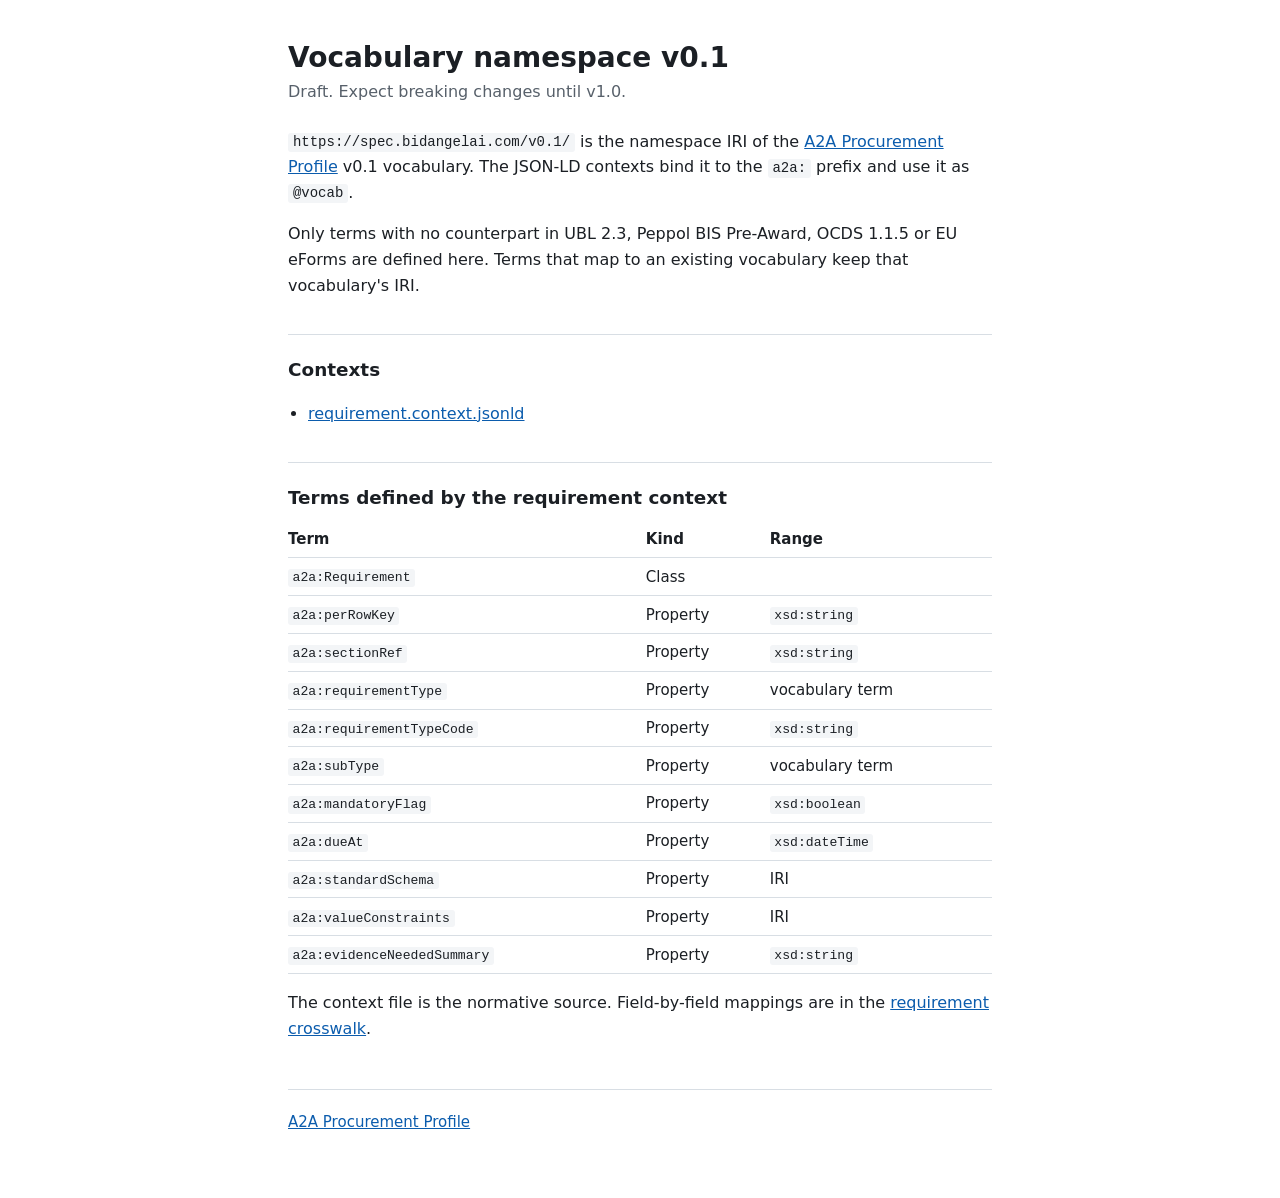
==== v0.1/index.html @ cd56f022 "fix(site): add landing page and v0.1 namespace document The Pages site is served with .nojekyll and " ====
<!doctype html>
<html lang="en">
  <head>
    <meta charset="utf-8" />
    <meta name="viewport" content="width=device-width, initial-scale=1" />
    <title>A2A Procurement Profile vocabulary v0.1</title>
    <meta
      name="description"
      content="Namespace document for the A2A Procurement Profile v0.1 vocabulary."
    />
    <link rel="stylesheet" href="/site.css" />
  </head>
  <body>
    <main>
      <h1>Vocabulary namespace v0.1</h1>
      <p class="status">Draft. Expect breaking changes until v1.0.</p>

      <p>
        <code>https://spec.bidangelai.com/v0.1/</code> is the namespace IRI of
        the <a href="/">A2A Procurement Profile</a> v0.1 vocabulary. The JSON-LD
        contexts bind it to the <code>a2a:</code> prefix and use it as
        <code>@vocab</code>.
      </p>
      <p>
        Only terms with no counterpart in UBL 2.3, Peppol BIS Pre-Award, OCDS
        1.1.5 or EU eForms are defined here. Terms that map to an existing
        vocabulary keep that vocabulary's IRI.
      </p>

      <h2>Contexts</h2>
      <ul>
        <li>
          <a href="/contexts/v0.1/requirement.context.jsonld">requirement.context.jsonld</a>
        </li>
      </ul>

      <h2>Terms defined by the requirement context</h2>
      <div class="table-wrap">
        <table>
          <thead>
            <tr>
              <th>Term</th>
              <th>Kind</th>
              <th>Range</th>
            </tr>
          </thead>
          <tbody>
            <tr><td><code>a2a:Requirement</code></td><td>Class</td><td></td></tr>
            <tr><td><code>a2a:perRowKey</code></td><td>Property</td><td><code>xsd:string</code></td></tr>
            <tr><td><code>a2a:sectionRef</code></td><td>Property</td><td><code>xsd:string</code></td></tr>
            <tr><td><code>a2a:requirementType</code></td><td>Property</td><td>vocabulary term</td></tr>
            <tr><td><code>a2a:requirementTypeCode</code></td><td>Property</td><td><code>xsd:string</code></td></tr>
            <tr><td><code>a2a:subType</code></td><td>Property</td><td>vocabulary term</td></tr>
            <tr><td><code>a2a:mandatoryFlag</code></td><td>Property</td><td><code>xsd:boolean</code></td></tr>
            <tr><td><code>a2a:dueAt</code></td><td>Property</td><td><code>xsd:dateTime</code></td></tr>
            <tr><td><code>a2a:standardSchema</code></td><td>Property</td><td>IRI</td></tr>
            <tr><td><code>a2a:valueConstraints</code></td><td>Property</td><td>IRI</td></tr>
            <tr><td><code>a2a:evidenceNeededSummary</code></td><td>Property</td><td><code>xsd:string</code></td></tr>
          </tbody>
        </table>
      </div>
      <p>
        The context file is the normative source. Field-by-field mappings are in
        the
        <a href="https://github.com/bidangel/a2a-procurement-spec/blob/main/crosswalks/ubl-peppol-requirement.md">requirement crosswalk</a>.
      </p>

      <footer><a href="/">A2A Procurement Profile</a></footer>
    </main>
  </body>
</html>
---- site.css ----
:root {
  --bg: #ffffff;
  --fg: #1b1f24;
  --muted: #57606a;
  --link: #0b5cad;
  --rule: #d8dee4;
  --code-bg: #f3f5f7;
}

@media (prefers-color-scheme: dark) {
  :root {
    --bg: #12161b;
    --fg: #e6e9ed;
    --muted: #9aa4af;
    --link: #7ab7f5;
    --rule: #2c333b;
    --code-bg: #1c2229;
  }
}

body {
  margin: 0;
  background: var(--bg);
  color: var(--fg);
  font: 16px/1.6 system-ui, -apple-system, 'Segoe UI', Roboto, sans-serif;
}

main {
  max-width: 44rem;
  margin: 0 auto;
  padding: 2.5rem 1rem 4rem;
}

h1 {
  font-size: 1.75rem;
  line-height: 1.25;
  margin: 0 0 0.25rem;
}

h2 {
  font-size: 1.15rem;
  margin: 2.25rem 0 0.5rem;
  padding-top: 1.25rem;
  border-top: 1px solid var(--rule);
}

a {
  color: var(--link);
}

.status {
  color: var(--muted);
  margin: 0 0 1.5rem;
}

code {
  font: 0.875em ui-monospace, SFMono-Regular, Menlo, Consolas, monospace;
  background: var(--code-bg);
  padding: 0.1em 0.35em;
  border-radius: 3px;
  overflow-wrap: anywhere;
}

ul {
  padding-left: 1.25rem;
}

li {
  margin: 0.25rem 0;
}

table {
  width: 100%;
  border-collapse: collapse;
  font-size: 0.9375rem;
}

th,
td {
  text-align: left;
  padding: 0.4rem 0.75rem 0.4rem 0;
  border-bottom: 1px solid var(--rule);
  vertical-align: top;
}

.table-wrap {
  overflow-x: auto;
}

footer {
  margin-top: 3rem;
  padding-top: 1.25rem;
  border-top: 1px solid var(--rule);
  color: var(--muted);
  font-size: 0.9375rem;
}
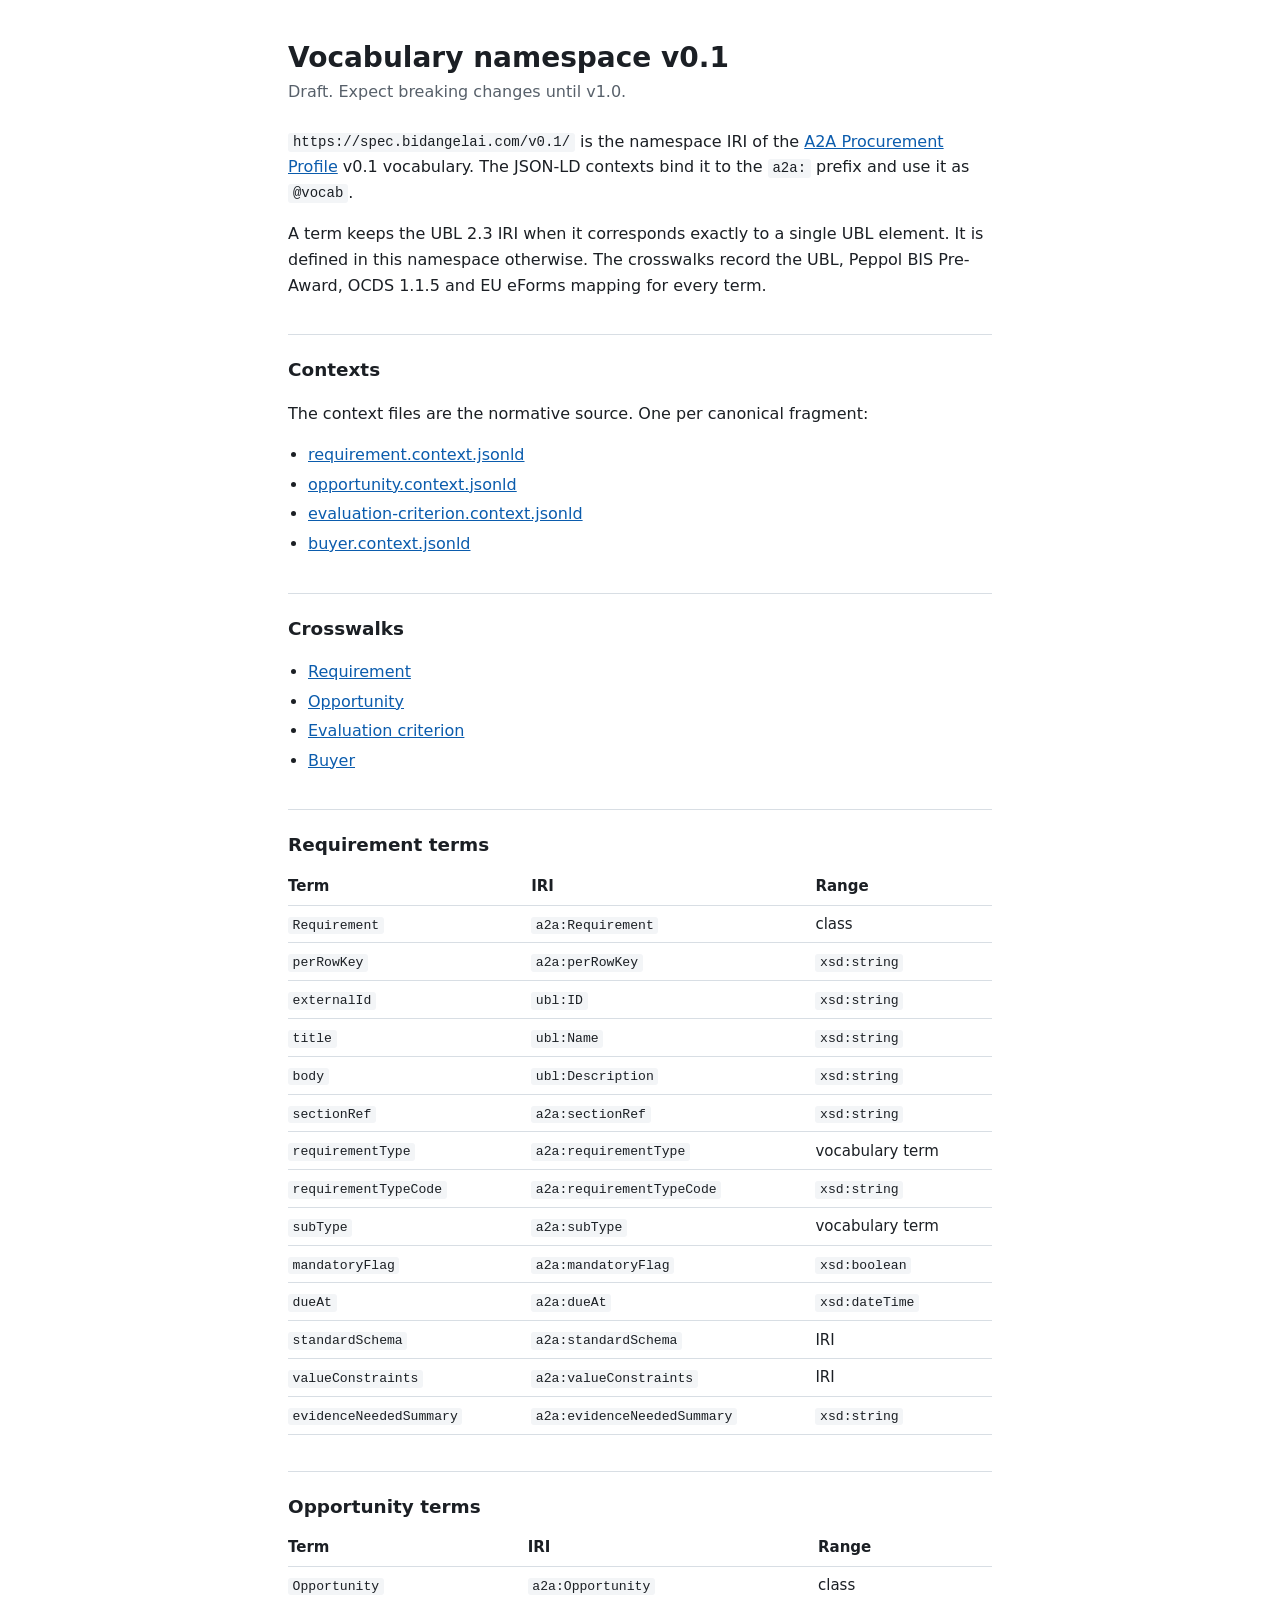
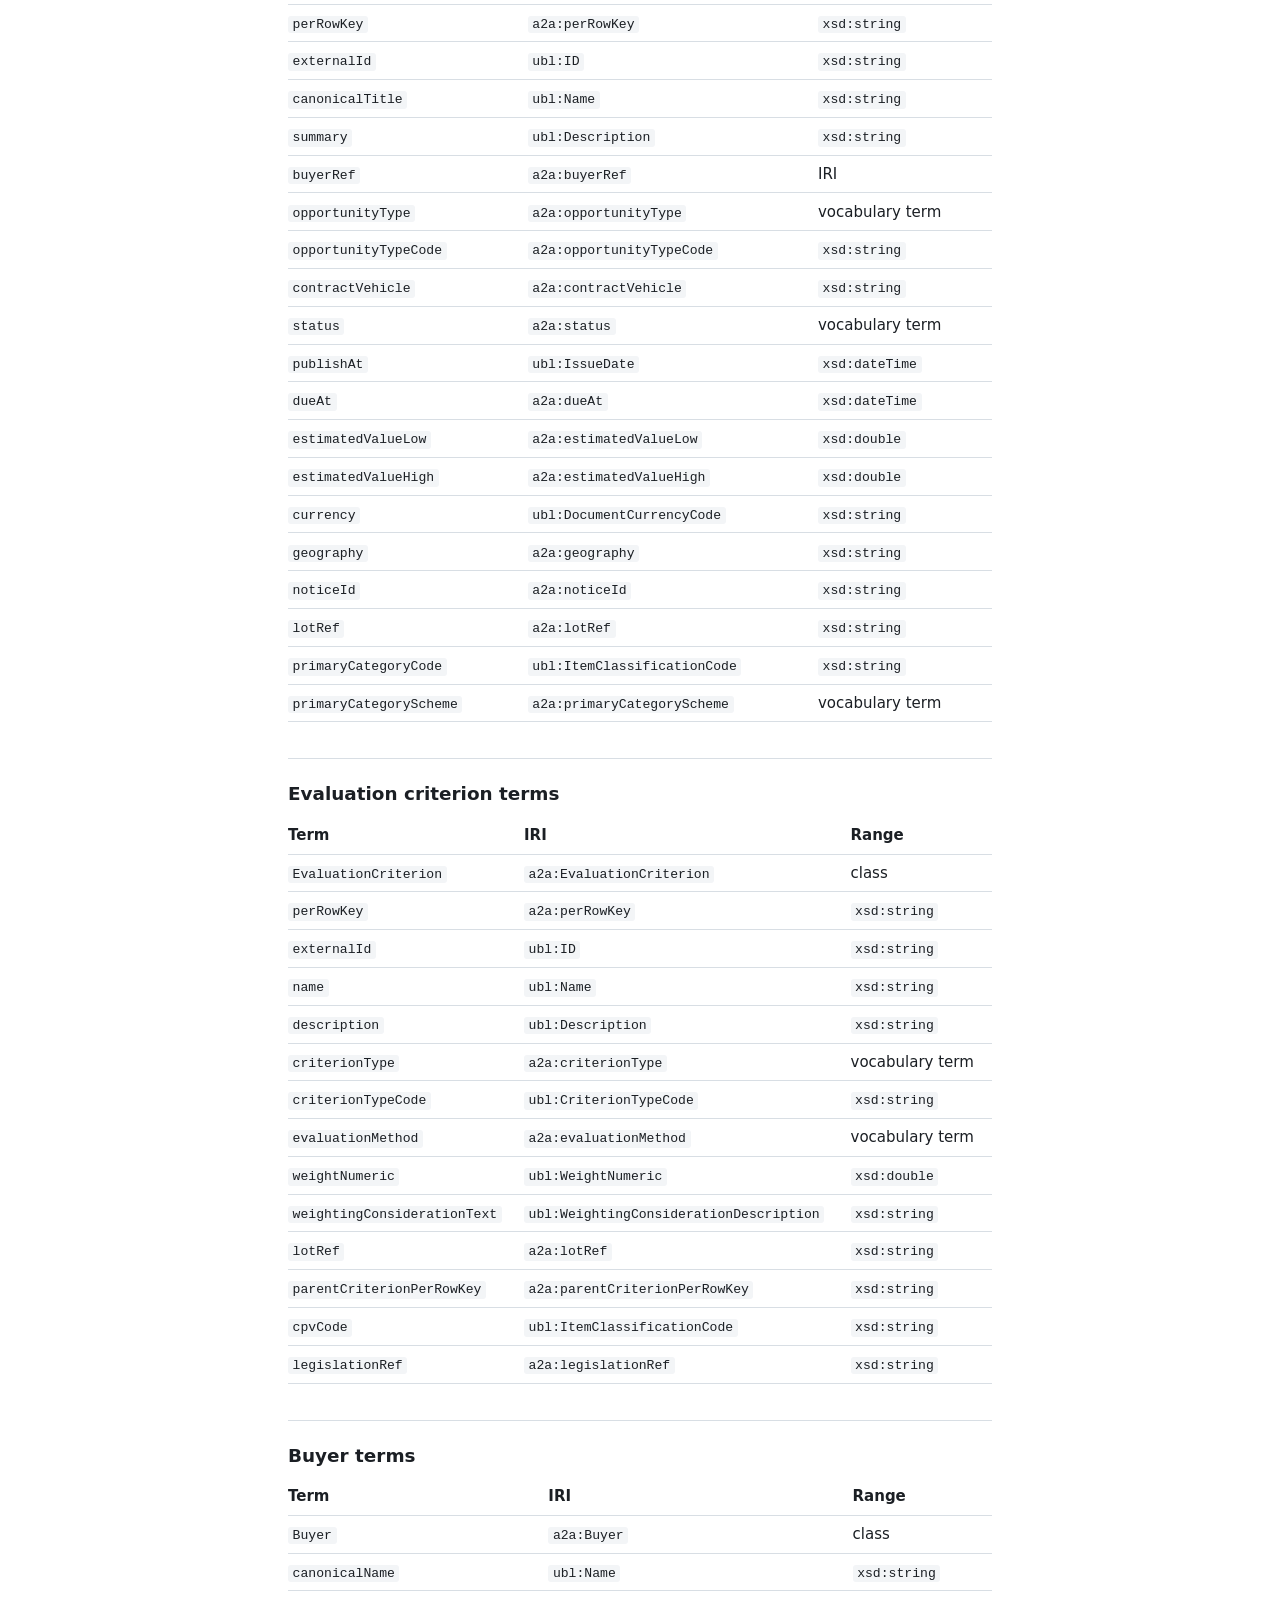
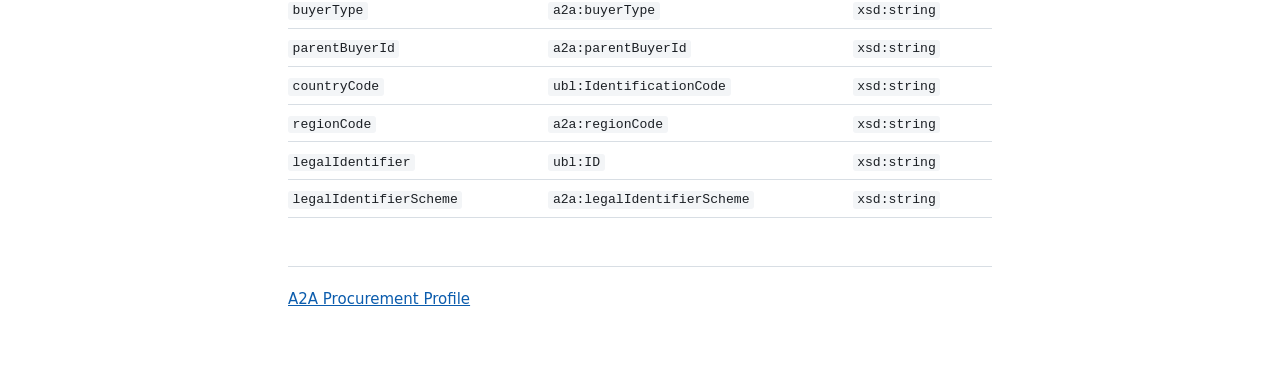
==== commit bc2a91f0: "sync: contexts for opportunity, evaluation criterion and buyer (upstream 725828d) Publish the three " ====
--- a/v0.1/index.html
+++ b/v0.1/index.html
@@ -22,50 +22,128 @@
         <code>@vocab</code>.
       </p>
       <p>
-        Only terms with no counterpart in UBL 2.3, Peppol BIS Pre-Award, OCDS
-        1.1.5 or EU eForms are defined here. Terms that map to an existing
-        vocabulary keep that vocabulary's IRI.
+        A term keeps the UBL 2.3 IRI when it corresponds exactly to a single
+        UBL element. It is defined in this namespace otherwise. The crosswalks
+        record the UBL, Peppol BIS Pre-Award, OCDS 1.1.5 and EU eForms mapping
+        for every term.
       </p>
 
       <h2>Contexts</h2>
+      <p>The context files are the normative source. One per canonical fragment:</p>
       <ul>
-        <li>
-          <a href="/contexts/v0.1/requirement.context.jsonld">requirement.context.jsonld</a>
-        </li>
+        <li><a href="/contexts/v0.1/requirement.context.jsonld">requirement.context.jsonld</a></li>
+        <li><a href="/contexts/v0.1/opportunity.context.jsonld">opportunity.context.jsonld</a></li>
+        <li><a href="/contexts/v0.1/evaluation-criterion.context.jsonld">evaluation-criterion.context.jsonld</a></li>
+        <li><a href="/contexts/v0.1/buyer.context.jsonld">buyer.context.jsonld</a></li>
       </ul>
 
-      <h2>Terms defined by the requirement context</h2>
-      <div class="table-wrap">
-        <table>
-          <thead>
-            <tr>
-              <th>Term</th>
-              <th>Kind</th>
-              <th>Range</th>
-            </tr>
-          </thead>
-          <tbody>
-            <tr><td><code>a2a:Requirement</code></td><td>Class</td><td></td></tr>
-            <tr><td><code>a2a:perRowKey</code></td><td>Property</td><td><code>xsd:string</code></td></tr>
-            <tr><td><code>a2a:sectionRef</code></td><td>Property</td><td><code>xsd:string</code></td></tr>
-            <tr><td><code>a2a:requirementType</code></td><td>Property</td><td>vocabulary term</td></tr>
-            <tr><td><code>a2a:requirementTypeCode</code></td><td>Property</td><td><code>xsd:string</code></td></tr>
-            <tr><td><code>a2a:subType</code></td><td>Property</td><td>vocabulary term</td></tr>
-            <tr><td><code>a2a:mandatoryFlag</code></td><td>Property</td><td><code>xsd:boolean</code></td></tr>
-            <tr><td><code>a2a:dueAt</code></td><td>Property</td><td><code>xsd:dateTime</code></td></tr>
-            <tr><td><code>a2a:standardSchema</code></td><td>Property</td><td>IRI</td></tr>
-            <tr><td><code>a2a:valueConstraints</code></td><td>Property</td><td>IRI</td></tr>
-            <tr><td><code>a2a:evidenceNeededSummary</code></td><td>Property</td><td><code>xsd:string</code></td></tr>
-          </tbody>
-        </table>
+      <h2>Crosswalks</h2>
+      <ul>
+        <li><a href="https://github.com/bidangel/a2a-procurement-spec/blob/main/crosswalks/ubl-peppol-requirement.md">Requirement</a></li>
+        <li><a href="https://github.com/bidangel/a2a-procurement-spec/blob/main/crosswalks/ubl-peppol-opportunity.md">Opportunity</a></li>
+        <li><a href="https://github.com/bidangel/a2a-procurement-spec/blob/main/crosswalks/ubl-peppol-evaluation-criterion.md">Evaluation criterion</a></li>
+        <li><a href="https://github.com/bidangel/a2a-procurement-spec/blob/main/crosswalks/ubl-peppol-buyer.md">Buyer</a></li>
+      </ul>
+
+      <!-- The term tables below are read from the context files when the
+           page loads, so they cannot drift from them. -->
+      <div id="terms">
+        <noscript>
+          <p>The term tables need JavaScript. The context files above list every term.</p>
+        </noscript>
       </div>
-      <p>
-        The context file is the normative source. Field-by-field mappings are in
-        the
-        <a href="https://github.com/bidangel/a2a-procurement-spec/blob/main/crosswalks/ubl-peppol-requirement.md">requirement crosswalk</a>.
-      </p>
 
       <footer><a href="/">A2A Procurement Profile</a></footer>
     </main>
+
+    <script>
+      (function () {
+        var CONTEXTS = [
+          ['Requirement', 'requirement.context.jsonld'],
+          ['Opportunity', 'opportunity.context.jsonld'],
+          ['Evaluation criterion', 'evaluation-criterion.context.jsonld'],
+          ['Buyer', 'buyer.context.jsonld'],
+        ];
+        var root = document.getElementById('terms');
+
+        function el(tag, text) {
+          var node = document.createElement(tag);
+          if (text !== undefined) node.textContent = text;
+          return node;
+        }
+
+        function codeCell(text) {
+          var td = el('td');
+          td.appendChild(el('code', text));
+          return td;
+        }
+
+        function range(type) {
+          if (type === '@vocab') return 'vocabulary term';
+          if (type === '@id') return 'IRI';
+          return type;
+        }
+
+        function render(label, ctx) {
+          var section = el('section');
+          section.appendChild(el('h2', label + ' terms'));
+          var wrap = el('div');
+          wrap.className = 'table-wrap';
+          var table = el('table');
+          var head = el('tr');
+          ['Term', 'IRI', 'Range'].forEach(function (h) {
+            head.appendChild(el('th', h));
+          });
+          var thead = el('thead');
+          thead.appendChild(head);
+          table.appendChild(thead);
+          var body = el('tbody');
+          Object.keys(ctx).forEach(function (term) {
+            var def = ctx[term];
+            if (term.charAt(0) === '@') return;
+            var row = el('tr');
+            if (typeof def === 'string') {
+              // Prefix declarations end in a separator; the class term does not.
+              if (/[#\/:]$/.test(def)) return;
+              row.appendChild(codeCell(term));
+              row.appendChild(codeCell(def));
+              row.appendChild(el('td', 'class'));
+            } else {
+              row.appendChild(codeCell(term));
+              row.appendChild(codeCell(def['@id']));
+              var td = el('td');
+              var r = range(def['@type']);
+              if (r === def['@type']) td.appendChild(el('code', r));
+              else td.textContent = r;
+              row.appendChild(td);
+            }
+            body.appendChild(row);
+          });
+          table.appendChild(body);
+          wrap.appendChild(table);
+          section.appendChild(wrap);
+          return section;
+        }
+
+        Promise.all(
+          CONTEXTS.map(function (entry) {
+            return fetch('/contexts/v0.1/' + entry[1]).then(function (res) {
+              if (!res.ok) throw new Error(entry[1] + ': HTTP ' + res.status);
+              return res.json();
+            });
+          }),
+        )
+          .then(function (docs) {
+            docs.forEach(function (doc, i) {
+              root.appendChild(render(CONTEXTS[i][0], doc['@context']));
+            });
+          })
+          .catch(function () {
+            root.appendChild(
+              el('p', 'The term tables could not be loaded. The context files above list every term.'),
+            );
+          });
+      })();
+    </script>
   </body>
 </html>
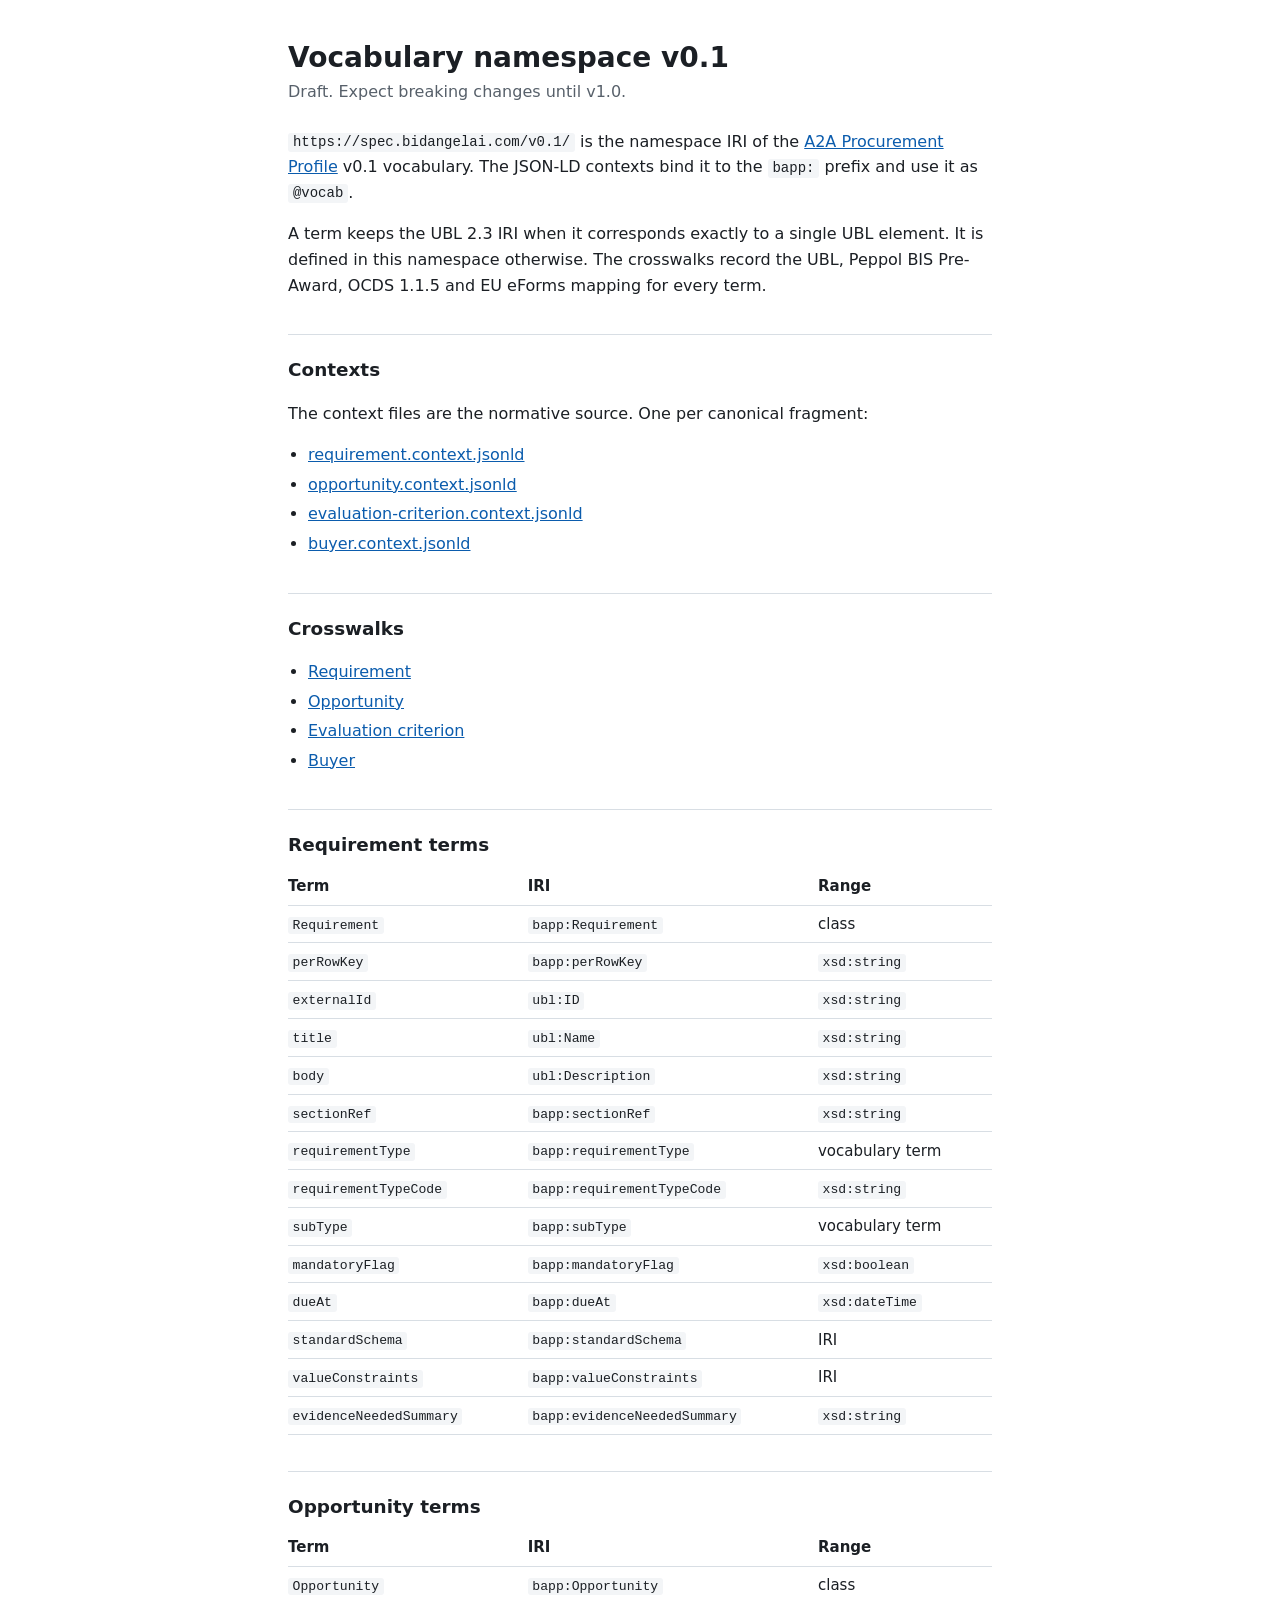
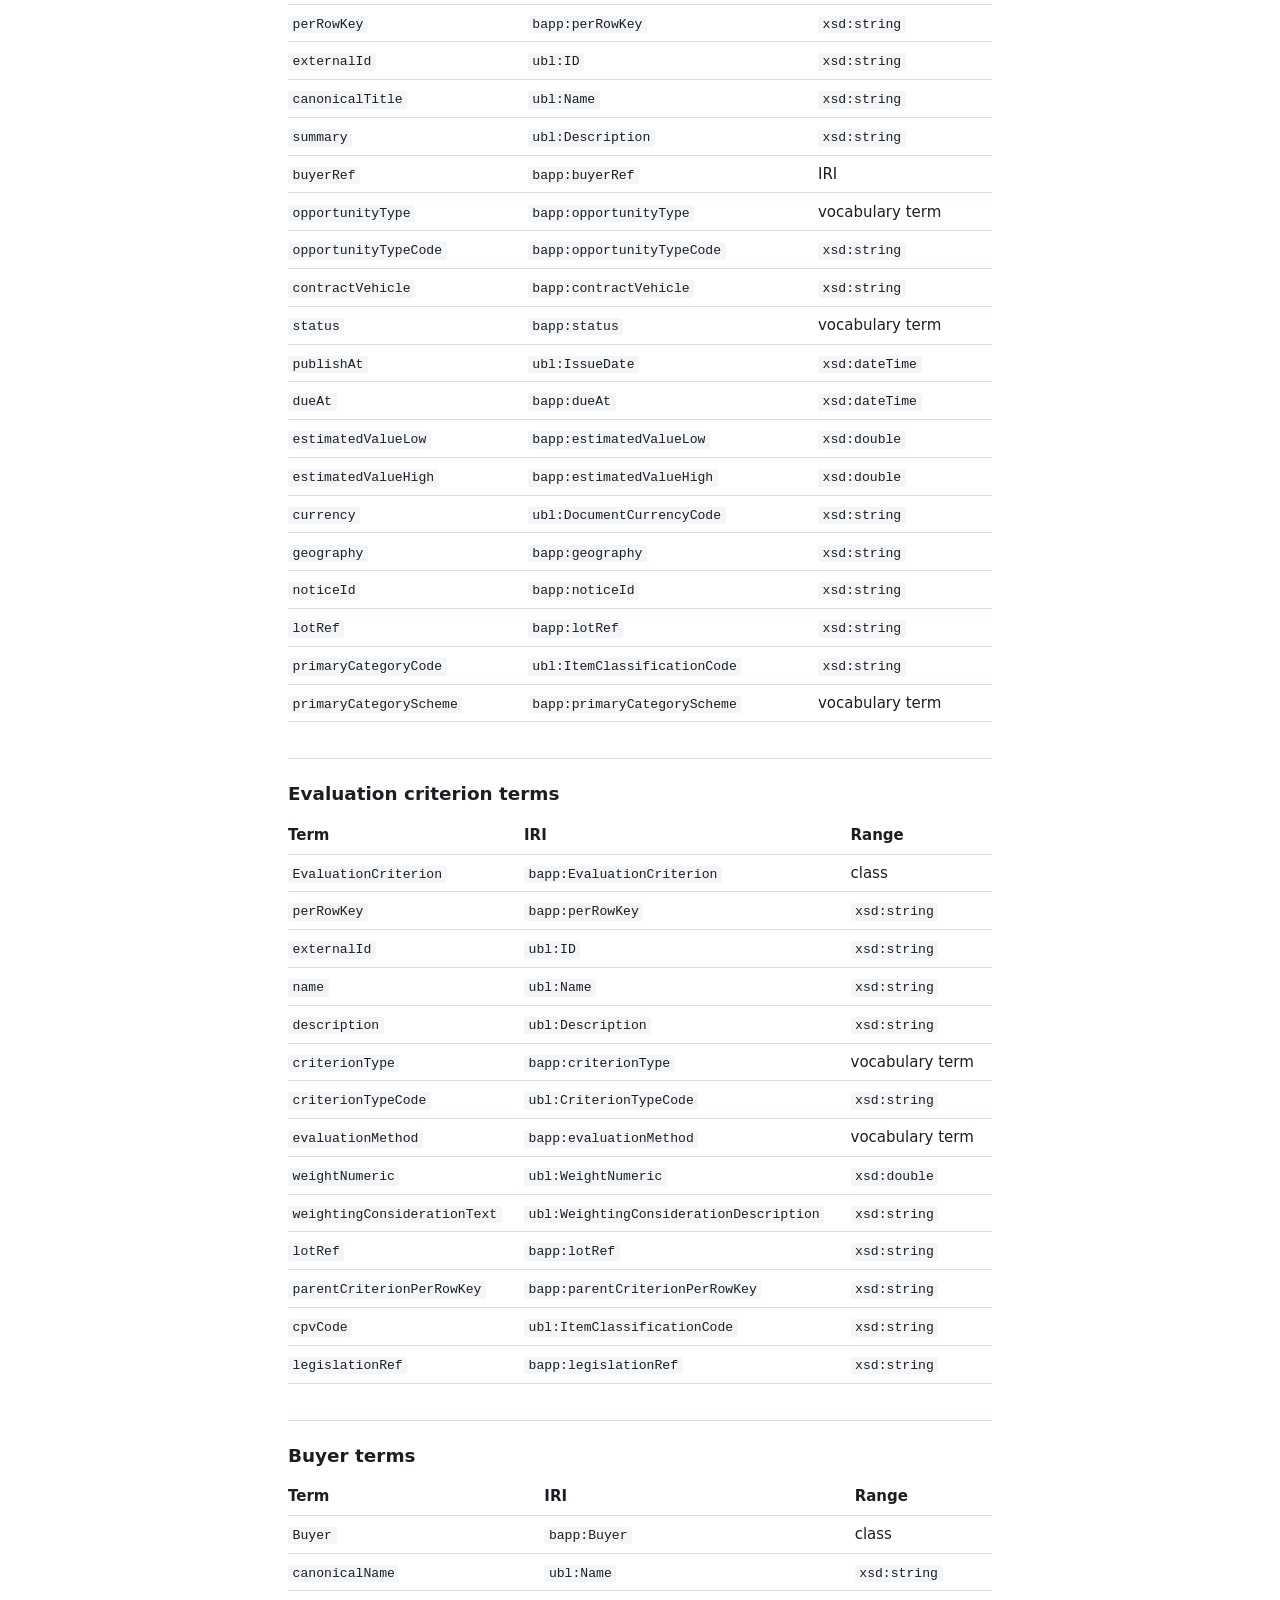
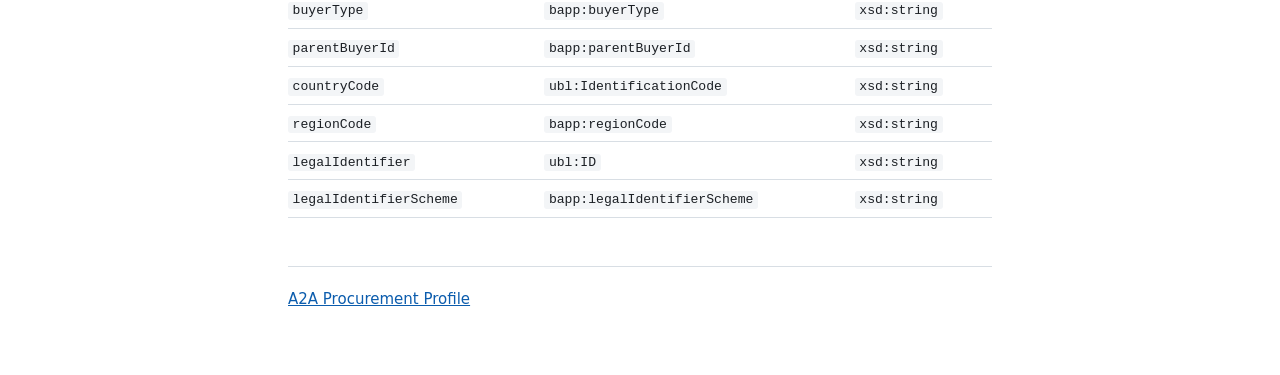
==== commit eb3b1d97: "sync: profile namespace prefix renamed to bapp: (upstream c6c51a0) The contexts bound the prefix a2a" ====
--- a/v0.1/index.html
+++ b/v0.1/index.html
@@ -18,7 +18,7 @@
       <p>
         <code>https://spec.bidangelai.com/v0.1/</code> is the namespace IRI of
         the <a href="/">A2A Procurement Profile</a> v0.1 vocabulary. The JSON-LD
-        contexts bind it to the <code>a2a:</code> prefix and use it as
+        contexts bind it to the <code>bapp:</code> prefix and use it as
         <code>@vocab</code>.
       </p>
       <p>
